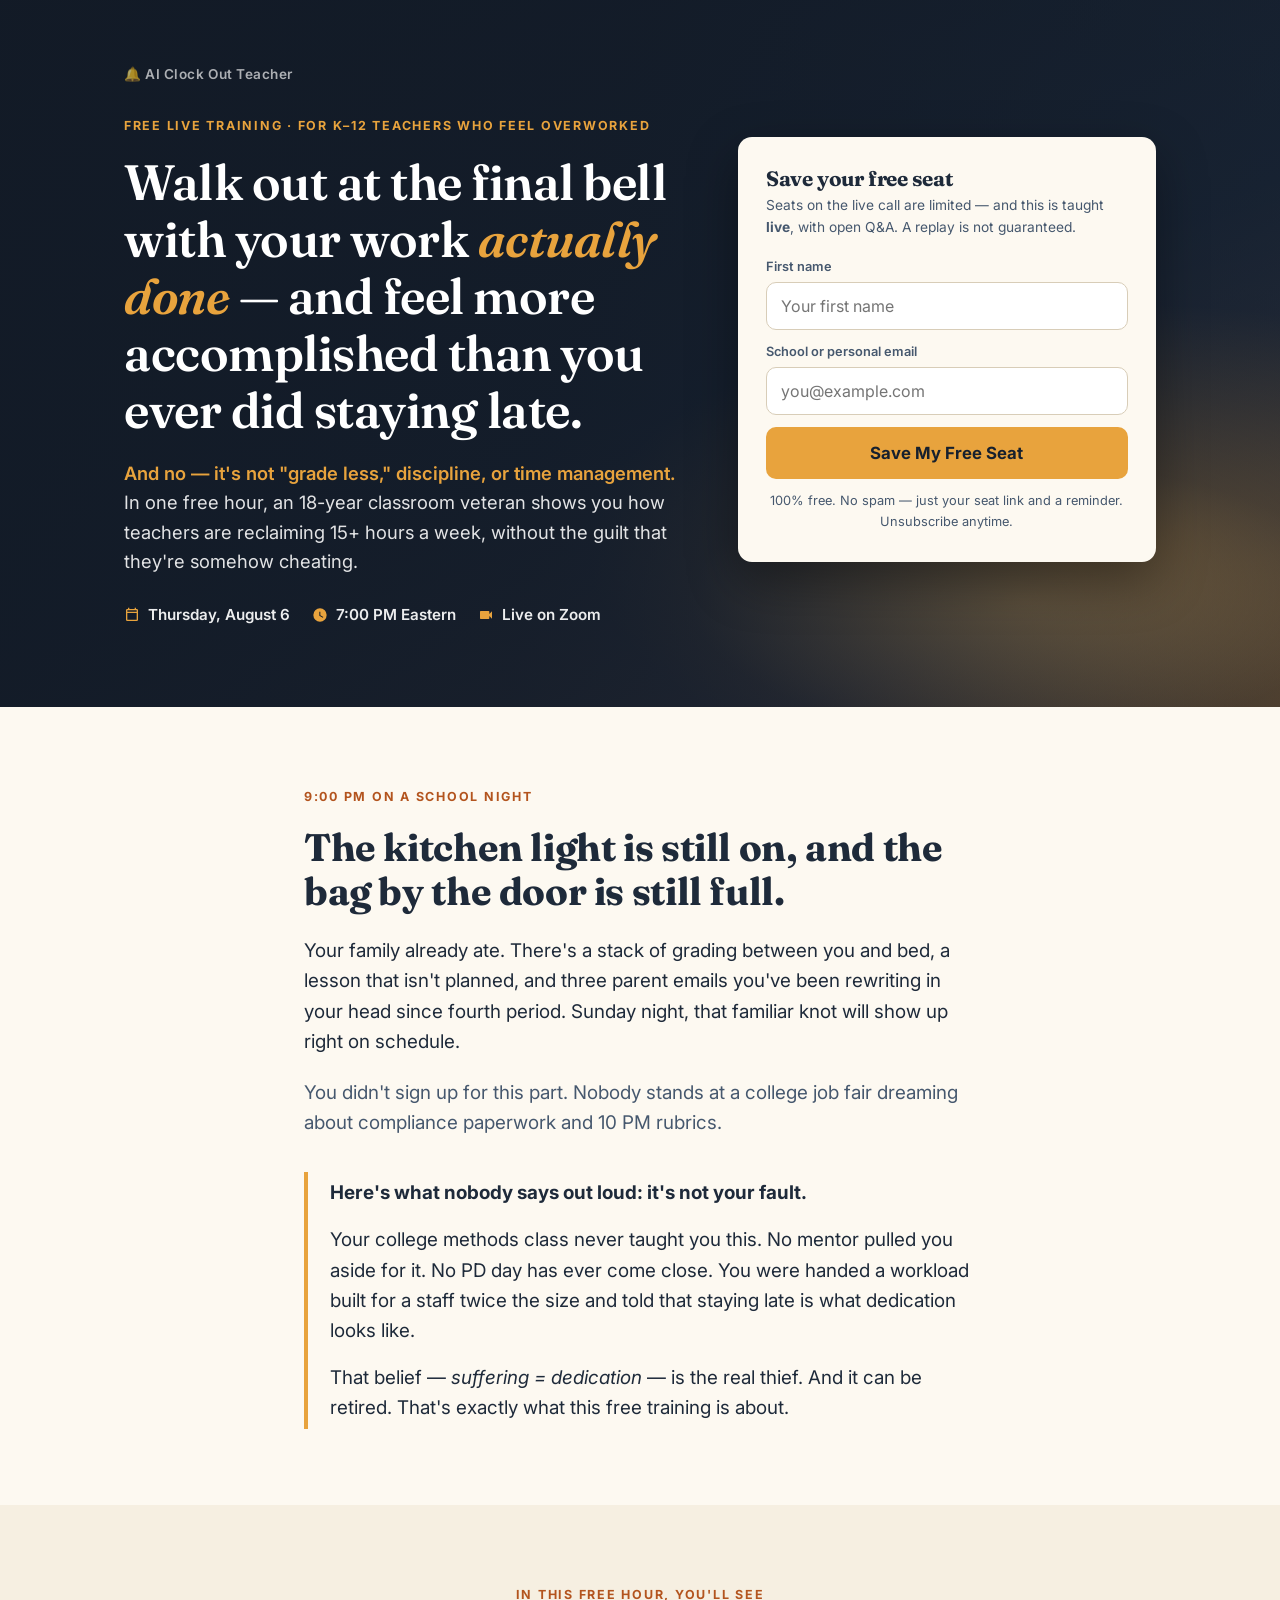
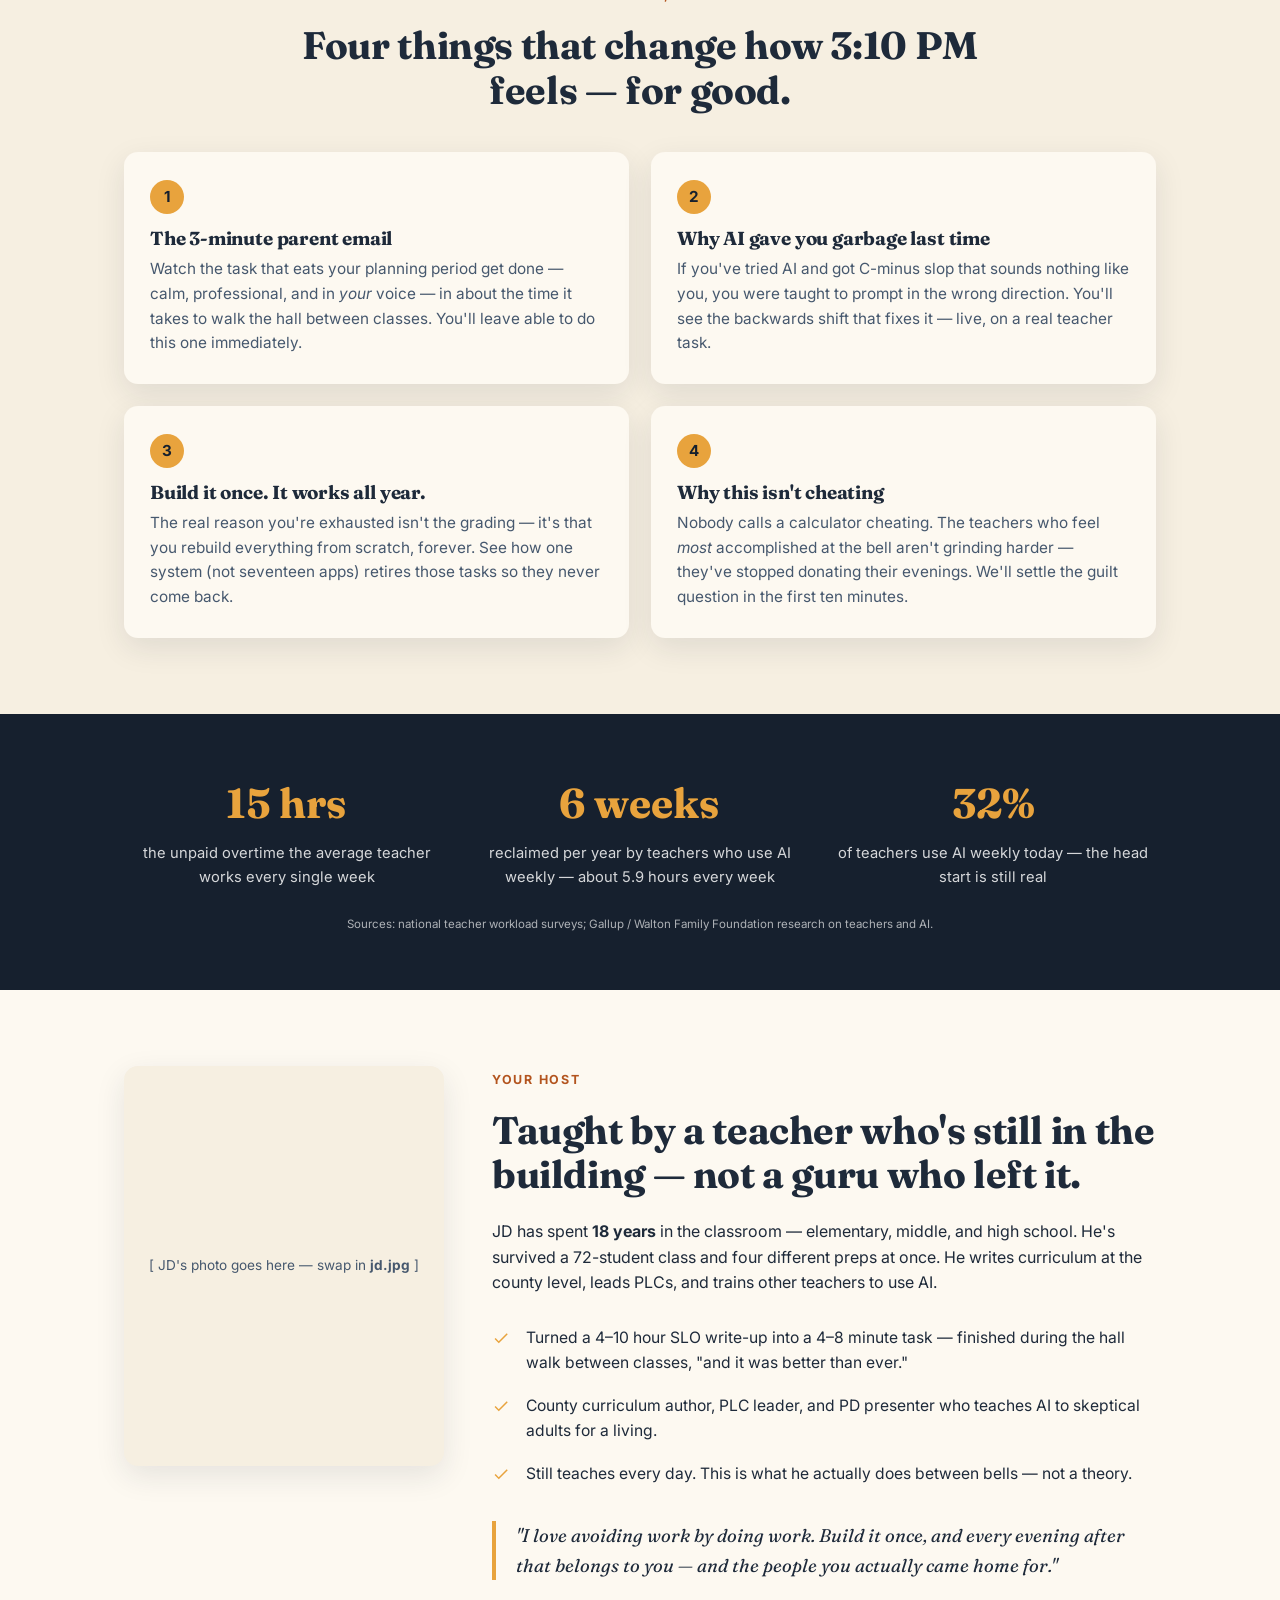
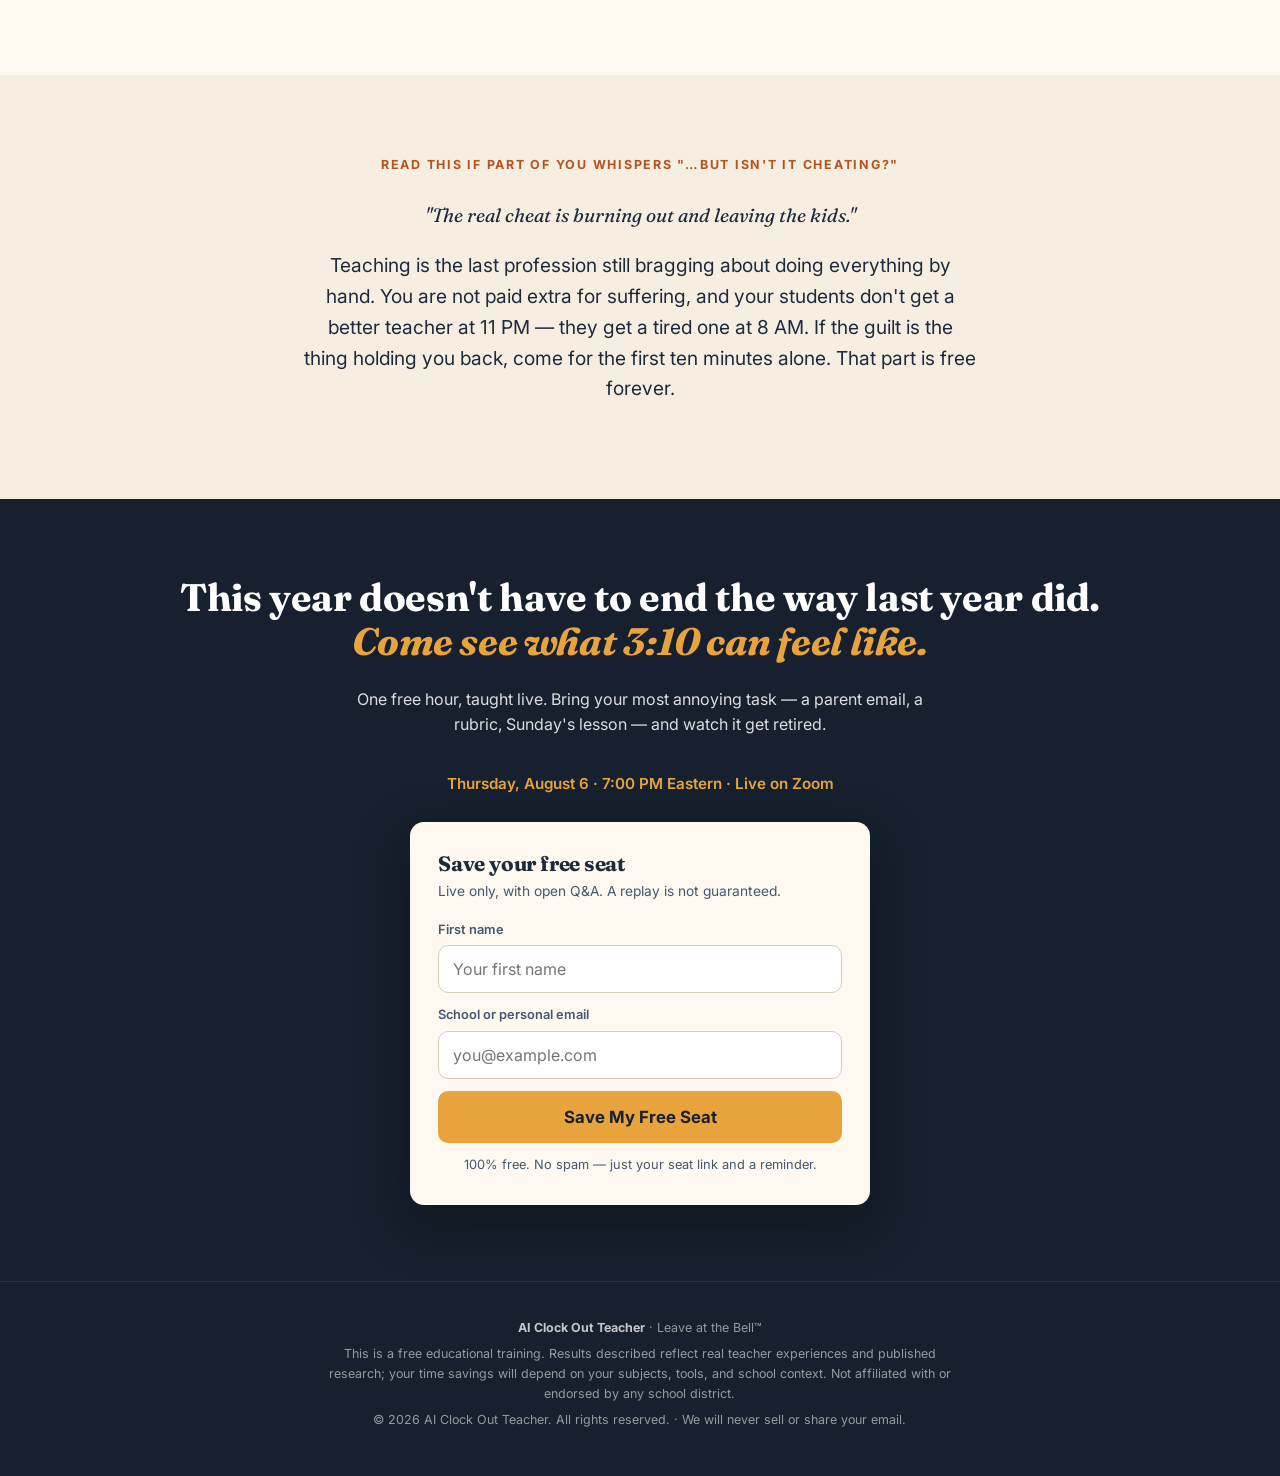
==== index.html @ abfb72f3 "AI Clock Out Teacher — Leave at the Bell webinar page, initial import Extracted from iwillfindawayor" ====
<!DOCTYPE html>
<html lang="en">
<head>
  <meta charset="UTF-8" />
  <meta name="viewport" content="width=device-width, initial-scale=1.0" />
  <title>Free Live Training: Leave at the Bell — AI Clock Out Teacher</title>
  <meta name="description" content="Free live training for K-12 teachers who feel overworked: how to walk out at the final bell with your work actually done — and feel more accomplished than you ever did staying late." />
  <meta property="og:title" content="Free Live Training: Leave at the Bell" />
  <meta property="og:description" content="How teachers are reclaiming 15+ hours a week and walking out when their students do. And no, it's not grade less, discipline, or time management." />
  <meta property="og:type" content="website" />
  <!-- LAUNCH TODO: og:image and og:url MUST be full absolute URLs (https://...) once the
       domain is set, or Facebook/iMessage previews will show no image. See README. -->
  <!-- <meta property="og:image" content="https://YOUR-DOMAIN/webinar/hero.jpg" /> -->
  <!-- <meta property="og:url" content="https://YOUR-DOMAIN/webinar/" /> -->
  <!-- <link rel="canonical" href="https://YOUR-DOMAIN/webinar/" /> -->
  <meta name="theme-color" content="#16202e" />
  <link rel="icon" href="data:image/svg+xml,%3Csvg xmlns='http://www.w3.org/2000/svg' viewBox='0 0 100 100'%3E%3Ctext y='.9em' font-size='90'%3E%F0%9F%94%94%3C/text%3E%3C/svg%3E" />
  <link rel="preconnect" href="https://fonts.googleapis.com" />
  <link rel="preconnect" href="https://fonts.gstatic.com" crossorigin />
  <!-- Fonts load async so a slow font CDN can never block the page from rendering;
       fallback serif/sans show instantly and swap when the webfonts arrive. -->
  <link href="https://fonts.googleapis.com/css2?family=Fraunces:opsz,wght@9..144,500;9..144,600;9..144,700&family=Inter:wght@400;500;600;700&display=swap" rel="stylesheet" media="print" onload="this.media='all'" />
  <noscript><link href="https://fonts.googleapis.com/css2?family=Fraunces:opsz,wght@9..144,500;9..144,600;9..144,700&family=Inter:wght@400;500;600;700&display=swap" rel="stylesheet" /></noscript>
  <!-- LAUNCH TODO: keep startDate in sync with CONFIG.webinarDate, and set the url/
       organizer url to the real domain. Eligible for Google event rich results. -->
  <script type="application/ld+json">
  {
    "@context": "https://schema.org",
    "@type": "EducationEvent",
    "name": "Free Live Training: Leave at the Bell",
    "description": "Free live training for K-12 teachers who feel overworked: how to walk out at the final bell with your work actually done — and feel more accomplished than you ever did staying late.",
    "startDate": "2026-08-06T19:00:00-04:00",
    "endDate": "2026-08-06T20:00:00-04:00",
    "eventAttendanceMode": "https://schema.org/OnlineEventAttendanceMode",
    "eventStatus": "https://schema.org/EventScheduled",
    "isAccessibleForFree": true,
    "location": { "@type": "VirtualLocation", "url": "https://zoom.us" },
    "organizer": { "@type": "Person", "name": "JD — AI Clock Out Teacher" },
    "offers": { "@type": "Offer", "price": "0", "priceCurrency": "USD", "availability": "https://schema.org/InStock" }
  }
  </script>
  <style>
    /* ============================================================
       LEAVE AT THE BELL — WEBINAR REGISTRATION PAGE
       Brand: AI Clock Out Teacher
       ============================================================ */
    :root {
      --ink: #1e2a3a;          /* deep evening navy — body text */
      --ink-soft: #46586e;     /* softened ink for secondary text */
      --paper: #fdf9f1;        /* warm paper cream — page background */
      --paper-deep: #f6efe1;   /* slightly deeper cream for alt sections */
      --gold: #e8a33d;         /* daylight amber — primary accent */
      --gold-deep: #c97f16;    /* pressed / hover gold */
      --bell: #b3541e;         /* warm rust — small accents */
      --night: #16202e;        /* footer / dark blocks */
      --ok: #2e7d4f;
      --radius: 14px;
      --shadow: 0 10px 30px rgba(30, 42, 58, 0.10);
      --font-display: "Fraunces", Georgia, "Times New Roman", serif;
      --font-body: "Inter", -apple-system, BlinkMacSystemFont, "Segoe UI", sans-serif;
    }
    * { margin: 0; padding: 0; box-sizing: border-box; }
    html { scroll-behavior: smooth; }
    body {
      font-family: var(--font-body);
      color: var(--ink);
      background: var(--paper);
      line-height: 1.6;
      -webkit-font-smoothing: antialiased;
      overflow-x: hidden;
    }
    img { max-width: 100%; display: block; }
    .wrap { max-width: 1080px; margin: 0 auto; padding: 0 24px; }
    .narrow { max-width: 720px; margin: 0 auto; }

    h1, h2, h3 { font-family: var(--font-display); line-height: 1.15; letter-spacing: -0.01em; }
    h2 { font-size: clamp(1.7rem, 4vw, 2.4rem); margin-bottom: 0.6em; }

    .eyebrow {
      display: inline-block;
      font-size: 0.78rem;
      font-weight: 700;
      letter-spacing: 0.14em;
      text-transform: uppercase;
      color: var(--bell);
      margin-bottom: 18px;
    }

    /* ---------- reveal-on-scroll (respects reduced motion) ---------- */
    .reveal { opacity: 0; transform: translateY(14px); transition: opacity 0.45s ease-out, transform 0.45s ease-out; }
    .reveal.in { opacity: 1; transform: none; }
    @media (prefers-reduced-motion: reduce) {
      .reveal { opacity: 1; transform: none; transition: none; }
      html { scroll-behavior: auto; }
    }

    /* ============================ HERO ============================ */
    .hero {
      position: relative;
      background: var(--night);
      color: #fff;
      overflow: hidden;
    }
    .hero-bg {
      position: absolute; inset: 0;
      /* Fallback "daylight" scene: deep evening navy easing into a low golden sun.
         When webinar/hero.jpg exists, JS swaps in the photo automatically. */
      background:
        radial-gradient(ellipse 60% 50% at 88% 78%, rgba(232, 163, 61, 0.55) 0%, rgba(232, 163, 61, 0.18) 45%, transparent 70%),
        radial-gradient(ellipse 40% 30% at 80% 85%, rgba(255, 214, 140, 0.5) 0%, transparent 65%),
        linear-gradient(160deg, #16202e 0%, #1c2a3d 55%, #3a3a44 85%, #6b5136 100%);
      background-size: cover;
      background-position: center 30%;
    }
    .hero-bg.has-photo { background-image: url("hero.jpg"); }
    .hero-bg::after {
      content: "";
      position: absolute; inset: 0;
      background: linear-gradient(100deg, rgba(18, 26, 38, 0.94) 0%, rgba(18, 26, 38, 0.82) 45%, rgba(18, 26, 38, 0.45) 100%);
    }
    .hero-inner {
      position: relative;
      display: grid;
      grid-template-columns: minmax(0, 1.15fr) minmax(0, 0.85fr);
      gap: 48px;
      padding: 64px 0 72px;
      align-items: center;
    }
    .hero .eyebrow { color: var(--gold); }
    .brandmark {
      font-size: 0.85rem;
      font-weight: 600;
      letter-spacing: 0.04em;
      color: rgba(255, 255, 255, 0.65);
      margin-bottom: 26px;
    }
    .cd-caption {
      font-size: 0.8rem;
      font-weight: 600;
      letter-spacing: 0.08em;
      text-transform: uppercase;
      color: rgba(255, 255, 255, 0.6);
      margin-top: 24px;
    }
    .hero h1 {
      font-size: clamp(2rem, 4.6vw, 3.1rem);
      font-weight: 600;
      margin-bottom: 20px;
    }
    .hero h1 em { font-style: italic; color: var(--gold); }
    .kicker {
      font-size: clamp(1.02rem, 2vw, 1.15rem);
      color: rgba(255, 255, 255, 0.88);
      margin-bottom: 26px;
      max-width: 34em;
    }
    .kicker strong { color: var(--gold); font-weight: 600; }
    .hero-when {
      display: flex; flex-wrap: wrap; gap: 10px 22px;
      font-size: 0.95rem; font-weight: 600;
      color: rgba(255, 255, 255, 0.92);
      margin-bottom: 8px;
    }
    .hero-when span { display: inline-flex; align-items: center; gap: 8px; }
    .hero-when svg { width: 16px; height: 16px; fill: var(--gold); flex: none; }

    /* ---------- registration card ---------- */
    .reg-card {
      background: var(--paper);
      color: var(--ink);
      border-radius: var(--radius);
      padding: 30px 28px;
      box-shadow: 0 18px 50px rgba(0, 0, 0, 0.35);
    }
    .reg-card .reg-title {
      font-family: var(--font-display);
      font-size: 1.3rem;
      line-height: 1.15;
      margin-bottom: 4px;
    }
    .reg-card .seats {
      font-size: 0.86rem; color: var(--ink-soft); margin-bottom: 18px;
    }
    .field { margin-bottom: 12px; }
    .field label {
      display: block; font-size: 0.8rem; font-weight: 600;
      margin-bottom: 5px; color: var(--ink-soft);
    }
    .field input {
      width: 100%;
      padding: 13px 14px;
      font-size: 1rem;
      font-family: var(--font-body);
      border: 1.5px solid #d8cdb8;
      border-radius: 10px;
      background: #fff;
      color: var(--ink);
      transition: border-color 0.2s ease, box-shadow 0.2s ease;
    }
    .field input:focus {
      outline: none;
      border-color: var(--gold);
      box-shadow: 0 0 0 3px rgba(232, 163, 61, 0.25);
    }
    .field input.invalid { border-color: #c0392b; }
    .btn {
      display: inline-block;
      width: 100%;
      padding: 16px 22px;
      font-size: 1.05rem;
      font-weight: 700;
      font-family: var(--font-body);
      text-align: center;
      color: var(--night);
      background: var(--gold);
      border: none;
      border-radius: 10px;
      cursor: pointer;
      text-decoration: none;
      transition: background 0.15s ease, transform 0.15s ease;
    }
    .btn:hover { background: var(--gold-deep); }
    .btn:active { transform: scale(0.985); }
    .btn[disabled] { opacity: 0.7; cursor: wait; }
    .btn:focus-visible, a:focus-visible, input:focus-visible {
      outline: 3px solid var(--bell);
      outline-offset: 2px;
    }
    .form-note {
      margin-top: 12px;
      font-size: 0.8rem;
      color: var(--ink-soft);
      text-align: center;
    }
    .form-success {
      display: none;
      padding: 18px 6px 6px;
      text-align: center;
    }
    .form-success h3 { font-family: var(--font-display); font-size: 1.25rem; margin-bottom: 8px; color: var(--ok); }
    .form-success p { font-size: 0.92rem; color: var(--ink-soft); }
    .form-error { display: none; margin-top: 10px; font-size: 0.85rem; color: #c0392b; text-align: center; }
    .cal-btn { margin-top: 14px; width: auto; padding: 12px 20px; font-size: 0.92rem; }

    /* ---------- countdown ---------- */
    .countdown {
      display: flex; gap: 12px; justify-content: flex-start;
      margin: 10px 0 4px;
    }
    .cd-cell {
      background: rgba(255, 255, 255, 0.08);
      border: 1px solid rgba(255, 255, 255, 0.16);
      border-radius: 10px;
      padding: 10px 0;
      width: 74px;
      text-align: center;
    }
    .cd-cell b { display: block; font-size: 1.5rem; font-weight: 700; font-variant-numeric: tabular-nums; }
    .cd-cell small { font-size: 0.66rem; text-transform: uppercase; letter-spacing: 0.1em; color: rgba(255,255,255,0.7); }

    /* ============================ SECTIONS ============================ */
    section { padding: 76px 0; }

    /* ---------- pain ---------- */
    .pain { background: var(--paper); }
    .pain .narrow p { font-size: clamp(1.05rem, 2vw, 1.18rem); margin-bottom: 1.1em; color: var(--ink); }
    .pain .narrow p.soft { color: var(--ink-soft); }
    .pain .fault {
      border-left: 4px solid var(--gold);
      padding: 6px 0 6px 22px;
      margin: 34px 0 0;
    }
    .pain .fault p { margin-bottom: 0.9em; }
    .pain .fault p:last-child { margin-bottom: 0; }

    /* ---------- learn ---------- */
    .learn { background: var(--paper-deep); }
    .learn-grid {
      display: grid;
      grid-template-columns: repeat(2, minmax(0, 1fr));
      gap: 22px;
      margin-top: 40px;
    }
    .learn-card {
      background: var(--paper);
      border-radius: var(--radius);
      padding: 28px 26px;
      box-shadow: var(--shadow);
    }
    .learn-card .num {
      display: inline-flex; align-items: center; justify-content: center;
      width: 34px; height: 34px;
      border-radius: 50%;
      background: var(--gold);
      color: var(--night);
      font-weight: 700;
      font-size: 0.95rem;
      margin-bottom: 14px;
    }
    .learn-card h3 { font-size: 1.18rem; margin-bottom: 8px; }
    .learn-card p { font-size: 0.96rem; color: var(--ink-soft); }

    /* ---------- stats ---------- */
    .stats { background: var(--night); color: #fff; padding: 56px 0; }
    .stats-grid { display: grid; grid-template-columns: repeat(3, 1fr); gap: 28px; text-align: center; }
    .stat b { display: block; font-family: var(--font-display); font-size: clamp(1.9rem, 4vw, 2.6rem); color: var(--gold); }
    .stat span { font-size: 0.92rem; color: rgba(255, 255, 255, 0.82); display: block; max-width: 24em; margin: 6px auto 0; }
    .stats .src { text-align: center; font-size: 0.72rem; color: rgba(255,255,255,0.65); margin-top: 26px; }

    /* ---------- host ---------- */
    .host { background: var(--paper); }
    .host-grid {
      display: grid;
      grid-template-columns: 320px minmax(0, 1fr);
      gap: 48px;
      align-items: start;
    }
    .host-photo {
      border-radius: var(--radius);
      overflow: hidden;
      background: var(--paper-deep);
      box-shadow: var(--shadow);
      aspect-ratio: 4 / 5;
      display: flex; align-items: center; justify-content: center;
      color: var(--ink-soft); font-size: 0.85rem; text-align: center; padding: 20px;
    }
    .host p { margin-bottom: 1em; color: var(--ink); }
    .host ul { list-style: none; margin: 20px 0; }
    .host ul li {
      padding: 9px 0 9px 34px;
      position: relative;
      color: var(--ink);
      font-size: 0.98rem;
    }
    .host ul li::before {
      content: "";
      position: absolute; left: 0; top: 13px;
      width: 18px; height: 18px;
      background: var(--gold);
      border-radius: 50%;
      mask: url('data:image/svg+xml;utf8,<svg xmlns="http://www.w3.org/2000/svg" viewBox="0 0 24 24"><path d="M9 16.2 4.8 12l-1.4 1.4L9 19 21 7l-1.4-1.4z"/></svg>') center / contain no-repeat;
      -webkit-mask: url('data:image/svg+xml;utf8,<svg xmlns="http://www.w3.org/2000/svg" viewBox="0 0 24 24"><path d="M9 16.2 4.8 12l-1.4 1.4L9 19 21 7l-1.4-1.4z"/></svg>') center / contain no-repeat;
    }
    .host .quote {
      font-family: var(--font-display);
      font-size: 1.15rem;
      font-style: italic;
      color: var(--ink);
      border-left: 4px solid var(--gold);
      padding-left: 20px;
      margin-top: 26px;
    }

    /* ---------- permission ---------- */
    .permission { background: var(--paper-deep); text-align: center; }
    .permission .narrow p { font-size: clamp(1.05rem, 2vw, 1.2rem); margin-bottom: 1em; }
    .permission .big {
      font-family: var(--font-display);
      font-size: clamp(1.4rem, 3vw, 1.9rem);
      font-style: italic;
      margin: 8px 0 18px;
    }

    /* ---------- final cta ---------- */
    .final { background: var(--night); color: #fff; text-align: center; }
    .final h2 { color: #fff; }
    .final h2 em { font-style: italic; color: var(--gold); }
    .final .sub { color: rgba(255,255,255,0.85); max-width: 36em; margin: 0 auto 34px; }
    .final .reg-card { max-width: 460px; margin: 0 auto; text-align: left; }
    .final .when-line { font-size: 0.95rem; font-weight: 600; color: var(--gold); margin-bottom: 26px; }

    footer {
      background: var(--night);
      color: rgba(255, 255, 255, 0.55);
      border-top: 1px solid rgba(255, 255, 255, 0.08);
      padding: 30px 0 40px;
      font-size: 0.78rem;
      text-align: center;
    }
    footer b { color: rgba(255, 255, 255, 0.75); }
    footer p { max-width: 52em; margin: 6px auto; }

    /* ---------- sticky mobile CTA ---------- */
    .sticky-cta {
      position: fixed; left: 0; right: 0; bottom: 0;
      background: var(--night);
      padding: 10px 16px calc(10px + env(safe-area-inset-bottom));
      box-shadow: 0 -6px 20px rgba(0,0,0,0.25);
      transform: translateY(110%);
      transition: transform 0.3s ease-out;
      z-index: 50;
      display: none;
    }
    .sticky-cta.show { transform: none; }
    .sticky-cta .btn { padding: 13px 18px; font-size: 0.98rem; }

    /* ============================ RESPONSIVE ============================ */
    @media (max-width: 880px) {
      section { padding: 56px 0; }
      .hero-inner { grid-template-columns: 1fr; gap: 36px; padding: 48px 0 56px; }
      .hero-bg { background-position: 70% 30%; }
      .learn-grid { grid-template-columns: 1fr; }
      .stats-grid { grid-template-columns: 1fr; gap: 22px; }
      .host-grid { grid-template-columns: 1fr; gap: 30px; }
      .host-photo { max-width: 320px; }
      .countdown { justify-content: flex-start; }
      .cd-cell { width: 64px; }
      .sticky-cta { display: block; }
    }
  </style>
</head>
<body>

  <!-- ================= HERO ================= -->
  <header class="hero">
    <div class="hero-bg" aria-hidden="true"></div>
    <div class="wrap">
      <div class="hero-inner">
        <div>
          <p class="brandmark">🔔 AI Clock Out Teacher</p>
          <span class="eyebrow">Free Live Training · For K–12 Teachers Who Feel Overworked</span>
          <h1>Walk out at the final bell with your work <em>actually done</em> — and feel more accomplished than you ever did staying late.</h1>
          <p class="kicker"><strong>And no — it's not "grade less," discipline, or time management.</strong> In one free hour, an 18-year classroom veteran shows you how teachers are reclaiming 15+ hours a week, without the guilt that they're somehow cheating.</p>
          <div class="hero-when">
            <span><svg viewBox="0 0 24 24" aria-hidden="true"><path d="M19 3h-1V1h-2v2H8V1H6v2H5a2 2 0 0 0-2 2v14a2 2 0 0 0 2 2h14a2 2 0 0 0 2-2V5a2 2 0 0 0-2-2zm0 16H5V9h14zM5 7V5h14v2z"/></svg><span data-cfg="dateLabel">Thursday, August 6</span></span>
            <span><svg viewBox="0 0 24 24" aria-hidden="true"><path d="M12 2a10 10 0 1 0 10 10A10 10 0 0 0 12 2zm4.2 14.2L11 13V7h1.5v5.2l4.5 2.7z"/></svg><span data-cfg="timeLabel">7:00 PM Eastern</span></span>
            <span><svg viewBox="0 0 24 24" aria-hidden="true"><path d="M17 10.5V7a1 1 0 0 0-1-1H4a1 1 0 0 0-1 1v10a1 1 0 0 0 1 1h12a1 1 0 0 0 1-1v-3.5l4 4v-11z"/></svg><span data-cfg="platformLabel">Live on Zoom</span></span>
          </div>
          <p class="cd-caption" id="cd-caption">The free training starts in</p>
          <!-- aria-hidden: the ticking numbers would be announced every second; the
               date/time text above carries the same information accessibly. -->
          <div class="countdown" id="countdown" aria-hidden="true">
            <div class="cd-cell"><b id="cd-d">–</b><small>days</small></div>
            <div class="cd-cell"><b id="cd-h">–</b><small>hours</small></div>
            <div class="cd-cell"><b id="cd-m">–</b><small>min</small></div>
            <div class="cd-cell"><b id="cd-s">–</b><small>sec</small></div>
          </div>
        </div>

        <div class="reg-card" id="register">
          <h2 class="reg-title">Save your free seat</h2>
          <p class="seats">Seats on the live call are limited — and this is taught <b>live</b>, with open Q&amp;A. A replay is not guaranteed.</p>
          <form id="reg-form" novalidate>
            <div class="field">
              <label for="fname">First name</label>
              <input type="text" id="fname" name="FIRSTNAME" autocomplete="given-name" placeholder="Your first name" required />
            </div>
            <div class="field">
              <label for="email">School or personal email</label>
              <input type="email" id="email" name="EMAIL" autocomplete="email" placeholder="you@example.com" required />
            </div>
            <button class="btn" type="submit" id="reg-btn">Save My Free Seat</button>
            <p class="form-error" role="alert">Something went wrong — please check your email address and try again.</p>
            <p class="form-note">100% free. No spam — just your seat link and a reminder. Unsubscribe anytime.</p>
          </form>
          <div class="form-success" role="status">
            <h3>You're in! 🔔</h3>
            <p>Check your inbox for your seat link. (If it's not there in 5 minutes, peek at spam and drag it out — you don't want to miss this one.)</p>
            <a class="btn cal-btn" data-cal href="#" target="_blank" rel="noopener">📅 Add it to my calendar now</a>
          </div>
        </div>
      </div>
    </div>
  </header>

  <!-- ================= PAIN ================= -->
  <section class="pain">
    <div class="wrap narrow">
      <div class="reveal">
        <span class="eyebrow">9:00 PM on a school night</span>
        <h2>The kitchen light is still on, and the bag by the door is still full.</h2>
        <p>Your family already ate. There's a stack of grading between you and bed, a lesson that isn't planned, and three parent emails you've been rewriting in your head since fourth period. Sunday night, that familiar knot will show up right on schedule.</p>
        <p class="soft">You didn't sign up for this part. Nobody stands at a college job fair dreaming about compliance paperwork and 10 PM rubrics.</p>
      </div>
      <div class="fault reveal">
        <p><b>Here's what nobody says out loud: it's not your fault.</b></p>
        <p>Your college methods class never taught you this. No mentor pulled you aside for it. No PD day has ever come close. You were handed a workload built for a staff twice the size and told that staying late is what dedication looks like.</p>
        <p>That belief — <i>suffering = dedication</i> — is the real thief. And it can be retired. That's exactly what this free training is about.</p>
      </div>
    </div>
  </section>

  <!-- ================= WHAT YOU'LL LEARN ================= -->
  <section class="learn">
    <div class="wrap">
      <div class="reveal" style="text-align:center; max-width: 720px; margin: 0 auto;">
        <span class="eyebrow">In this free hour, you'll see</span>
        <h2>Four things that change how 3:10 PM feels — for good.</h2>
      </div>
      <div class="learn-grid">
        <div class="learn-card reveal">
          <span class="num">1</span>
          <h3>The 3-minute parent email</h3>
          <p>Watch the task that eats your planning period get done — calm, professional, and in <i>your</i> voice — in about the time it takes to walk the hall between classes. You'll leave able to do this one immediately.</p>
        </div>
        <div class="learn-card reveal">
          <span class="num">2</span>
          <h3>Why AI gave you garbage last time</h3>
          <p>If you've tried AI and got C-minus slop that sounds nothing like you, you were taught to prompt in the wrong direction. You'll see the backwards shift that fixes it — live, on a real teacher task.</p>
        </div>
        <div class="learn-card reveal">
          <span class="num">3</span>
          <h3>Build it once. It works all year.</h3>
          <p>The real reason you're exhausted isn't the grading — it's that you rebuild everything from scratch, forever. See how one system (not seventeen apps) retires those tasks so they never come back.</p>
        </div>
        <div class="learn-card reveal">
          <span class="num">4</span>
          <h3>Why this isn't cheating</h3>
          <p>Nobody calls a calculator cheating. The teachers who feel <i>most</i> accomplished at the bell aren't grinding harder — they've stopped donating their evenings. We'll settle the guilt question in the first ten minutes.</p>
        </div>
      </div>
    </div>
  </section>

  <!-- ================= STATS ================= -->
  <section class="stats">
    <div class="wrap">
      <div class="stats-grid">
        <div class="stat reveal"><b>15 hrs</b><span>the unpaid overtime the average teacher works every single week</span></div>
        <div class="stat reveal"><b>6 weeks</b><span>reclaimed per year by teachers who use AI weekly — about 5.9 hours every week</span></div>
        <div class="stat reveal"><b>32%</b><span>of teachers use AI weekly today — the head start is still real</span></div>
      </div>
      <p class="src reveal">Sources: national teacher workload surveys; Gallup / Walton Family Foundation research on teachers and AI.</p>
    </div>
  </section>

  <!-- ================= HOST ================= -->
  <section class="host">
    <div class="wrap">
      <div class="host-grid">
        <div class="host-photo reveal" id="host-photo">
          <!-- Replace with JD's headshot: <img src="jd.jpg" alt="JD, your host" /> -->
          <span>[ JD's photo goes here — swap in <b>jd.jpg</b> ]</span>
        </div>
        <div class="reveal">
          <span class="eyebrow">Your host</span>
          <h2>Taught by a teacher who's still in the building — not a guru who left it.</h2>
          <p>JD has spent <b>18 years</b> in the classroom — elementary, middle, and high school. He's survived a 72-student class and four different preps at once. He writes curriculum at the county level, leads PLCs, and trains other teachers to use AI.</p>
          <ul>
            <li>Turned a 4–10 hour SLO write-up into a 4–8 minute task — finished during the hall walk between classes, "and it was better than ever."</li>
            <li>County curriculum author, PLC leader, and PD presenter who teaches AI to skeptical adults for a living.</li>
            <li>Still teaches every day. This is what he actually does between bells — not a theory.</li>
          </ul>
          <p class="quote">"I love avoiding work by doing work. Build it once, and every evening after that belongs to you — and the people you actually came home for."</p>
        </div>
      </div>
    </div>
  </section>

  <!-- ================= PERMISSION ================= -->
  <section class="permission">
    <div class="wrap narrow">
      <div class="reveal">
        <span class="eyebrow">Read this if part of you whispers "…but isn't it cheating?"</span>
        <p class="big">"The real cheat is burning out and leaving the kids."</p>
        <p>Teaching is the last profession still bragging about doing everything by hand. You are not paid extra for suffering, and your students don't get a better teacher at 11 PM — they get a tired one at 8 AM. If the guilt is the thing holding you back, come for the first ten minutes alone. That part is free forever.</p>
      </div>
    </div>
  </section>

  <!-- ================= FINAL CTA ================= -->
  <section class="final">
    <div class="wrap">
      <div class="reveal">
        <h2>This year doesn't have to end the way last year did.<br /><em>Come see what 3:10 can feel like.</em></h2>
        <p class="sub">One free hour, taught live. Bring your most annoying task — a parent email, a rubric, Sunday's lesson — and watch it get retired.</p>
        <p class="when-line"><span data-cfg="dateLabel">Thursday, August 6</span> · <span data-cfg="timeLabel">7:00 PM Eastern</span> · <span data-cfg="platformLabel">Live on Zoom</span></p>
      </div>
      <div class="reg-card reveal">
        <h3 class="reg-title">Save your free seat</h3>
        <p class="seats">Live only, with open Q&amp;A. A replay is not guaranteed.</p>
        <form class="reg-form-2" novalidate>
          <div class="field">
            <label for="fname2">First name</label>
            <input type="text" id="fname2" name="FIRSTNAME" autocomplete="given-name" placeholder="Your first name" required />
          </div>
          <div class="field">
            <label for="email2">School or personal email</label>
            <input type="email" id="email2" name="EMAIL" autocomplete="email" placeholder="you@example.com" required />
          </div>
          <button class="btn" type="submit">Save My Free Seat</button>
          <p class="form-error" role="alert">Something went wrong — please check your email address and try again.</p>
          <p class="form-note">100% free. No spam — just your seat link and a reminder.</p>
        </form>
        <div class="form-success" role="status">
          <h3>You're in! 🔔</h3>
          <p>Check your inbox for your seat link. (If it's not there in 5 minutes, peek at spam.)</p>
          <a class="btn cal-btn" data-cal href="#" target="_blank" rel="noopener">📅 Add it to my calendar now</a>
        </div>
      </div>
    </div>
  </section>

  <footer>
    <div class="wrap">
      <p><b>AI Clock Out Teacher</b> · Leave at the Bell™</p>
      <p>This is a free educational training. Results described reflect real teacher experiences and published research; your time savings will depend on your subjects, tools, and school context. Not affiliated with or endorsed by any school district.</p>
      <p>© <span id="year"></span> AI Clock Out Teacher. All rights reserved. · We will never sell or share your email.</p>
    </div>
  </footer>

  <!-- sticky mobile CTA -->
  <div class="sticky-cta" id="sticky-cta">
    <a class="btn" href="#register">Save My Free Seat — It's 100% Free</a>
  </div>

  <script>
    /* ============================================================
       CONFIG — everything JD needs to touch lives right here.
       ============================================================ */
    const CONFIG = {
      // ⬇️ PLACEHOLDER DATE — set the real webinar date/time before launch.
      // Format: ISO string with timezone offset (-04:00 = Eastern Daylight Time).
      webinarDate: "2026-08-06T19:00:00-04:00",
      dateLabel: "Thursday, August 6",     // shown in hero + final CTA
      timeLabel: "7:00 PM Eastern",
      platformLabel: "Live on Zoom",

      // ⬇️ BREVO — paste your Brevo form's POST action URL here.
      // In Brevo: Contacts → Forms → your form → share → "HTML" → copy the <form action="..."> URL.
      // Field names already match Brevo defaults: FIRSTNAME and EMAIL.
      // Leave empty ("") to keep the form in demo mode (shows success state, sends nothing).
      brevoFormAction: "",

      // Redirect after successful signup ("" = stay here and show inline success).
      thankYouUrl: "thanks.html"
    };

    /* ---------- hero photo: use hero.jpg if it exists, else keep the gradient ---------- */
    (function () {
      const probe = new Image();
      probe.onload = () => document.querySelector(".hero-bg").classList.add("has-photo");
      probe.src = "hero.jpg";
    })();

    /* ---------- apply config labels ---------- */
    document.querySelectorAll("[data-cfg]").forEach(el => {
      const key = el.getAttribute("data-cfg");
      if (CONFIG[key]) el.textContent = CONFIG[key];
    });
    document.getElementById("year").textContent = new Date().getFullYear();

    /* ---------- countdown ---------- */
    (function () {
      const target = new Date(CONFIG.webinarDate).getTime();
      const cd = document.getElementById("countdown");
      const cells = { d: document.getElementById("cd-d"), h: document.getElementById("cd-h"), m: document.getElementById("cd-m"), s: document.getElementById("cd-s") };
      function tick() {
        const diff = target - Date.now();
        if (isNaN(target) || diff <= 0) { cd.style.display = "none"; document.getElementById("cd-caption").style.display = "none"; return; }
        const d = Math.floor(diff / 86400000);
        const h = Math.floor(diff / 3600000) % 24;
        const m = Math.floor(diff / 60000) % 60;
        const s = Math.floor(diff / 1000) % 60;
        cells.d.textContent = d;
        cells.h.textContent = String(h).padStart(2, "0");
        cells.m.textContent = String(m).padStart(2, "0");
        cells.s.textContent = String(s).padStart(2, "0");
        setTimeout(tick, 1000);
      }
      tick();
    })();

    /* ---------- form handling (Brevo-ready) ---------- */
    function wireForm(form) {
      const card = form.closest(".reg-card");
      const success = card.querySelector(".form-success");
      const error = card.querySelector(".form-error");
      const btn = form.querySelector("button[type=submit]");

      form.addEventListener("submit", async function (e) {
        e.preventDefault();
        error.style.display = "none";
        const name = form.querySelector("input[name=FIRSTNAME]");
        const email = form.querySelector("input[name=EMAIL]");
        let ok = true;
        [name, email].forEach(i => { i.classList.remove("invalid"); i.removeAttribute("aria-invalid"); });
        if (!name.value.trim()) { name.classList.add("invalid"); name.setAttribute("aria-invalid", "true"); ok = false; }
        if (!email.value.trim() || !/^[^\s@]+@[^\s@]+\.[^\s@]+$/.test(email.value)) { email.classList.add("invalid"); email.setAttribute("aria-invalid", "true"); ok = false; }
        if (!ok) {
          error.textContent = "Please fill in your first name and a valid email address.";
          error.style.display = "block";
          return;
        }

        btn.disabled = true;
        btn.textContent = "Saving your seat…";

        try {
          if (CONFIG.brevoFormAction) {
            const data = new FormData(form);
            await fetch(CONFIG.brevoFormAction, { method: "POST", body: data, mode: "no-cors" });
          } else {
            console.warn("[Leave at the Bell] Demo mode: no Brevo form action configured. Set CONFIG.brevoFormAction.");
            await new Promise(r => setTimeout(r, 700));
          }
          if (CONFIG.thankYouUrl) { window.location.href = CONFIG.thankYouUrl; return; }
          form.style.display = "none";
          card.querySelector(".reg-title").style.display = "none";
          card.querySelector(".seats").style.display = "none";
          success.style.display = "block";
        } catch (err) {
          error.textContent = "Something went wrong — please check your email address and try again.";
          error.style.display = "block";
          btn.disabled = false;
          btn.textContent = "Save My Free Seat";
        }
      });
    }
    wireForm(document.getElementById("reg-form"));
    wireForm(document.querySelector(".reg-form-2"));

    /* ---------- reveal on scroll ---------- */
    const io = new IntersectionObserver(entries => {
      entries.forEach(e => { if (e.isIntersecting) { e.target.classList.add("in"); io.unobserve(e.target); } });
    }, { threshold: 0.12 });
    document.querySelectorAll(".reveal").forEach(el => io.observe(el));

    /* ---------- "add to calendar" links (Google Calendar, 1-hour event) ---------- */
    (function () {
      const start = new Date(CONFIG.webinarDate);
      if (isNaN(start)) return;
      const end = new Date(start.getTime() + 60 * 60000);
      const fmt = d => d.toISOString().replace(/[-:]|\.\d{3}/g, "");
      const url = "https://calendar.google.com/calendar/render?action=TEMPLATE"
        + "&text=" + encodeURIComponent("Free Live Training: Leave at the Bell")
        + "&dates=" + fmt(start) + "/" + fmt(end)
        + "&details=" + encodeURIComponent("Your seat link arrives by email. Live training — how to walk out at the final bell with your work actually done. " + CONFIG.platformLabel + ".");
      document.querySelectorAll("[data-cal]").forEach(a => a.href = url);
    })();

    /* ---------- sticky mobile CTA (visible only when no signup form is on screen) ---------- */
    (function () {
      const bar = document.getElementById("sticky-cta");
      const cards = document.querySelectorAll(".reg-card");
      const visible = new Set();
      const io = new IntersectionObserver(entries => {
        entries.forEach(e => e.isIntersecting ? visible.add(e.target) : visible.delete(e.target));
        bar.classList.toggle("show", visible.size === 0);
      }, { threshold: 0.15 });
      cards.forEach(c => io.observe(c));
    })();
  </script>
</body>
</html>
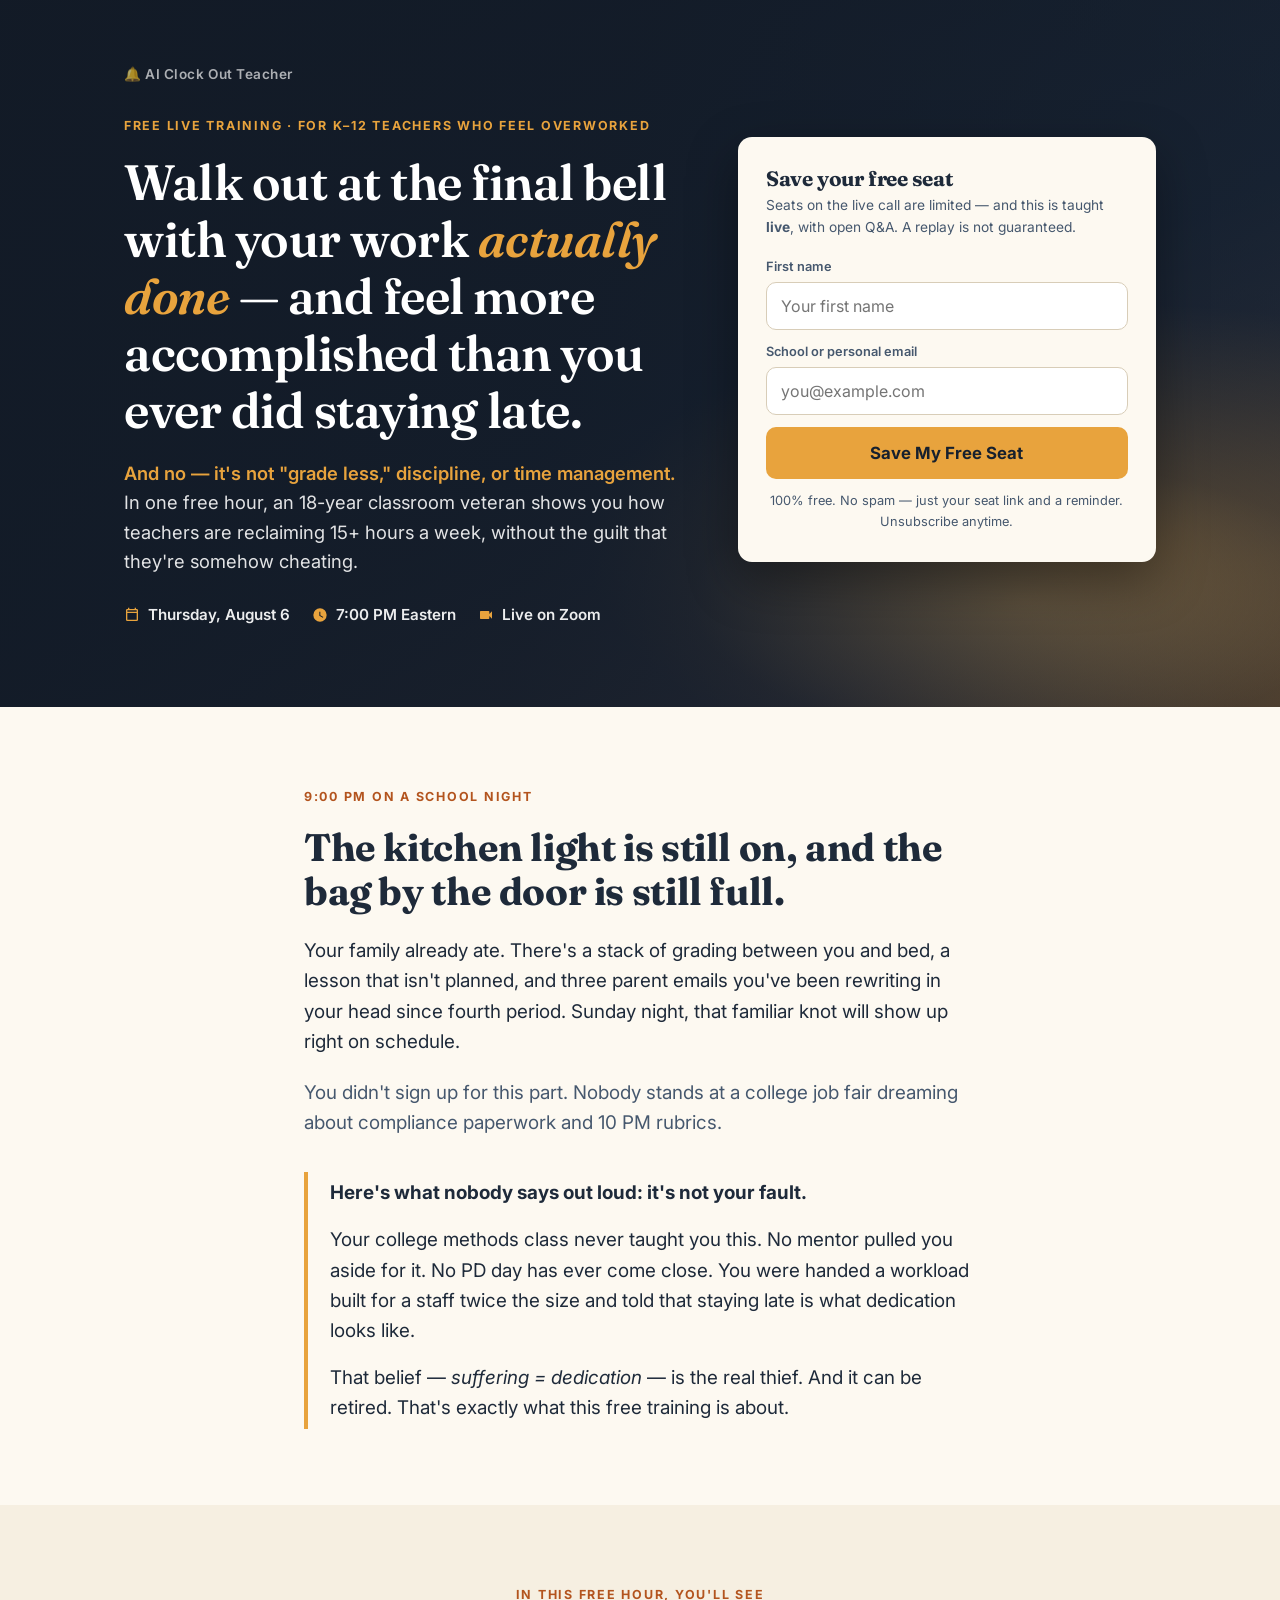
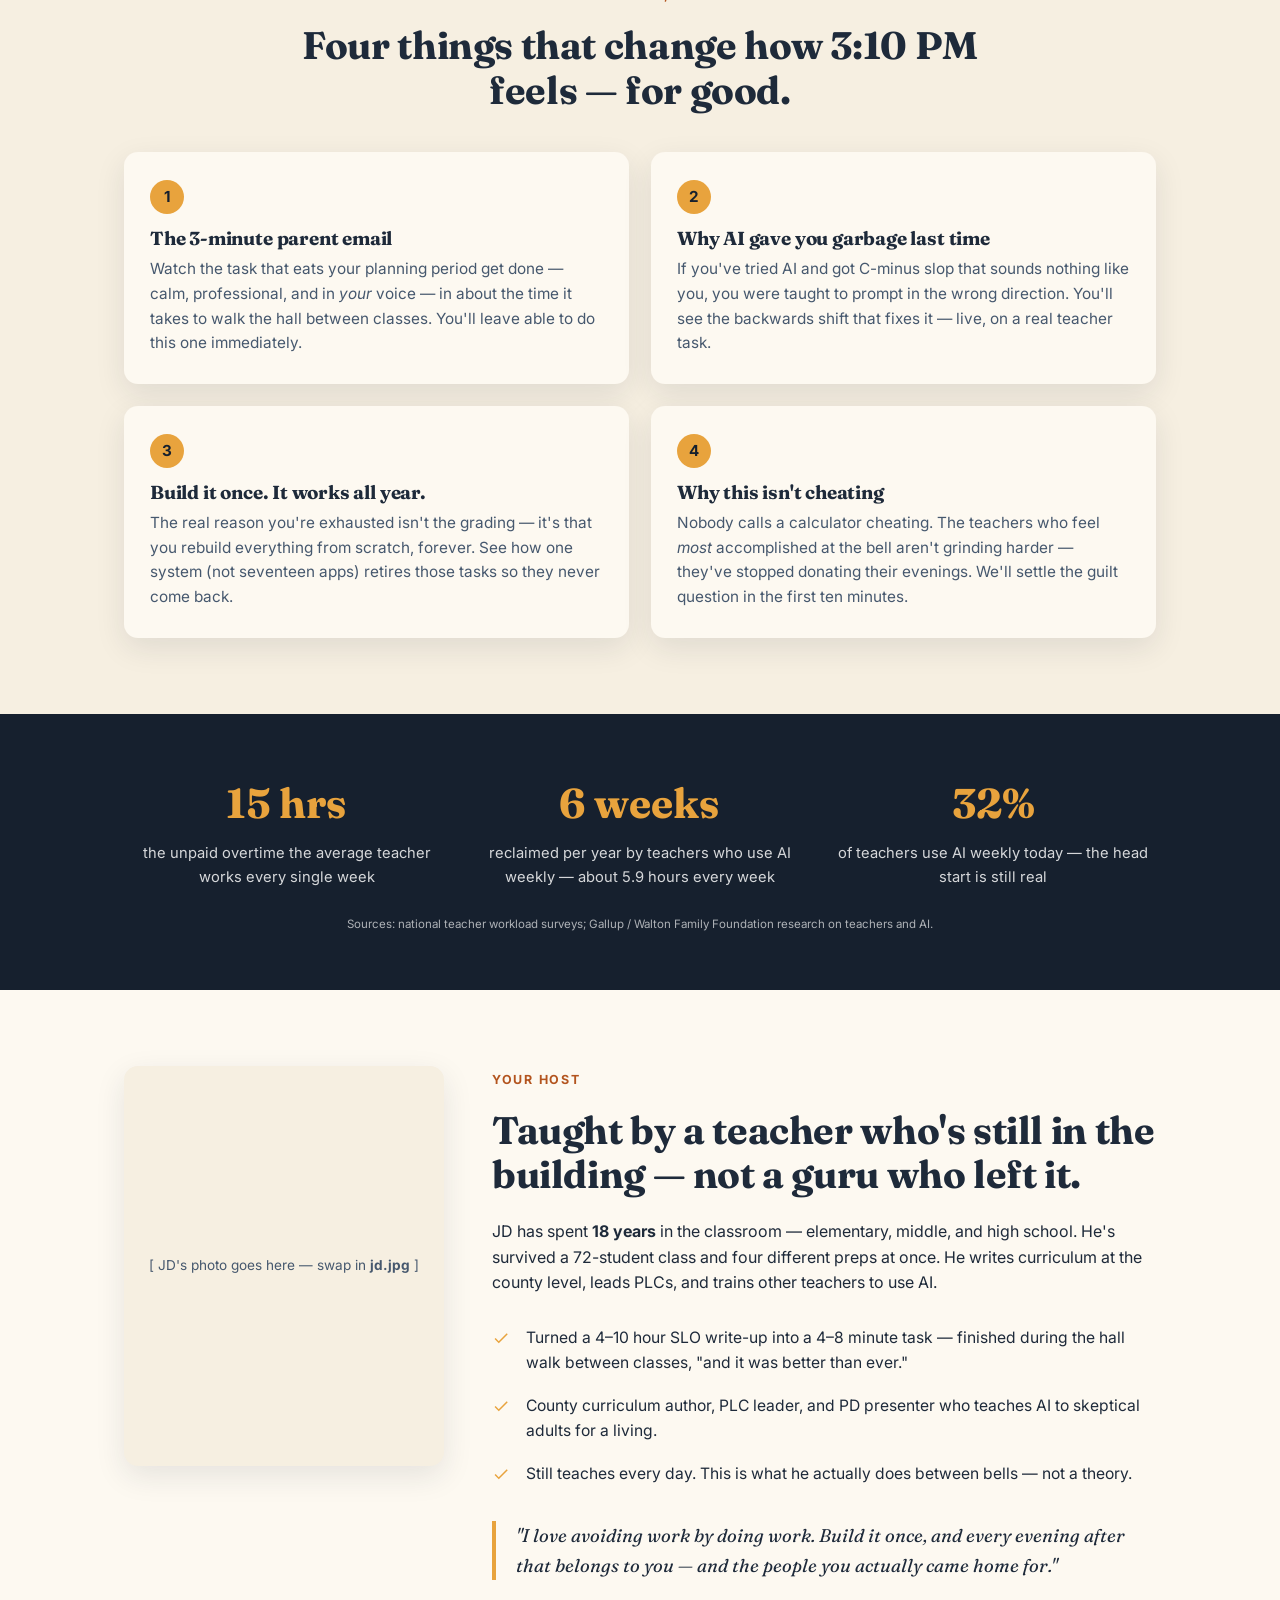
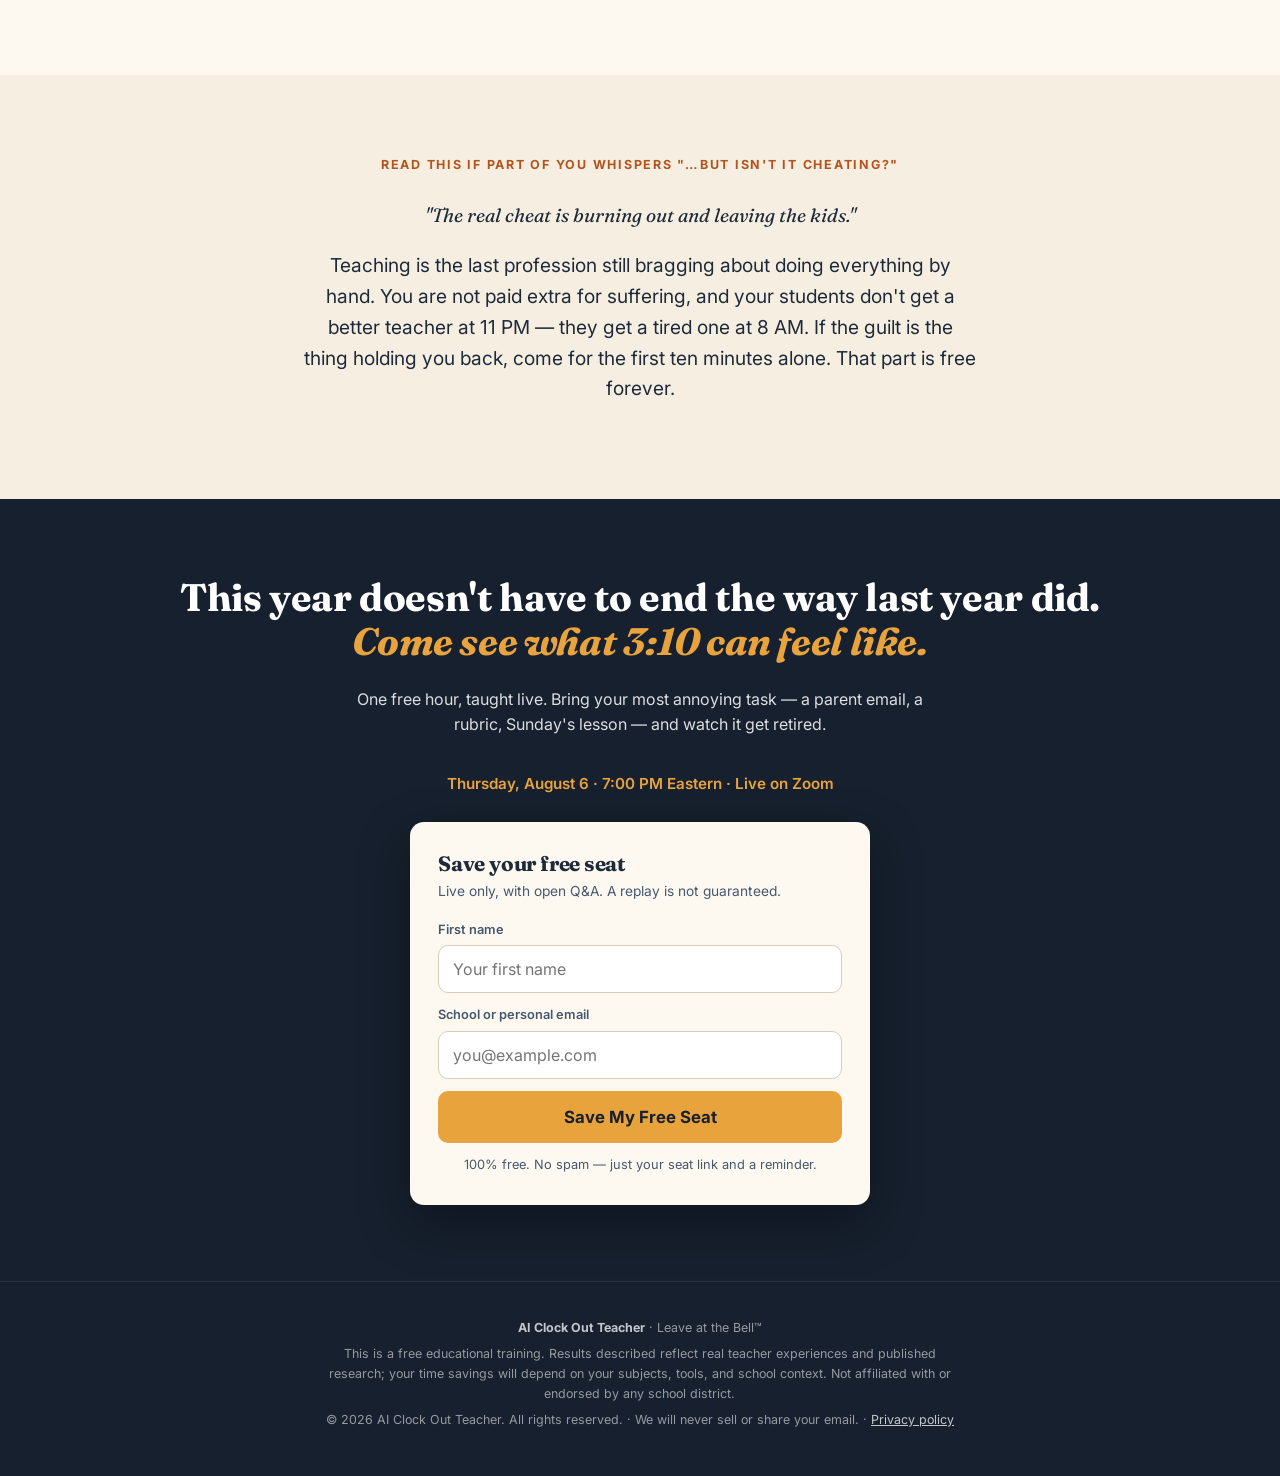
==== commit 1fa6124d: "Add SMS reminder opt-in, privacy policy page, and complete launch guide - thanks.html: optional text" ====
--- a/index.html
+++ b/index.html
@@ -379,6 +379,7 @@
     }
     footer b { color: rgba(255, 255, 255, 0.75); }
     footer p { max-width: 52em; margin: 6px auto; }
+    footer a { color: rgba(255, 255, 255, 0.75); }
 
     /* ---------- sticky mobile CTA ---------- */
     .sticky-cta {
@@ -595,7 +596,7 @@
     <div class="wrap">
       <p><b>AI Clock Out Teacher</b> · Leave at the Bell™</p>
       <p>This is a free educational training. Results described reflect real teacher experiences and published research; your time savings will depend on your subjects, tools, and school context. Not affiliated with or endorsed by any school district.</p>
-      <p>© <span id="year"></span> AI Clock Out Teacher. All rights reserved. · We will never sell or share your email.</p>
+      <p>© <span id="year"></span> AI Clock Out Teacher. All rights reserved. · We will never sell or share your email. · <a href="privacy.html">Privacy policy</a></p>
     </div>
   </footer>
 
@@ -686,6 +687,15 @@
         btn.disabled = true;
         btn.textContent = "Saving your seat…";
 
+        // Hand the signup to thanks.html so its SMS opt-in can attach the phone
+        // number to the same Brevo contact without re-asking for the email.
+        try {
+          sessionStorage.setItem("latb_signup", JSON.stringify({
+            fname: name.value.trim(),
+            email: email.value.trim()
+          }));
+        } catch (_) { /* private mode — SMS card will just ask for the email */ }
+
         try {
           if (CONFIG.brevoFormAction) {
             const data = new FormData(form);
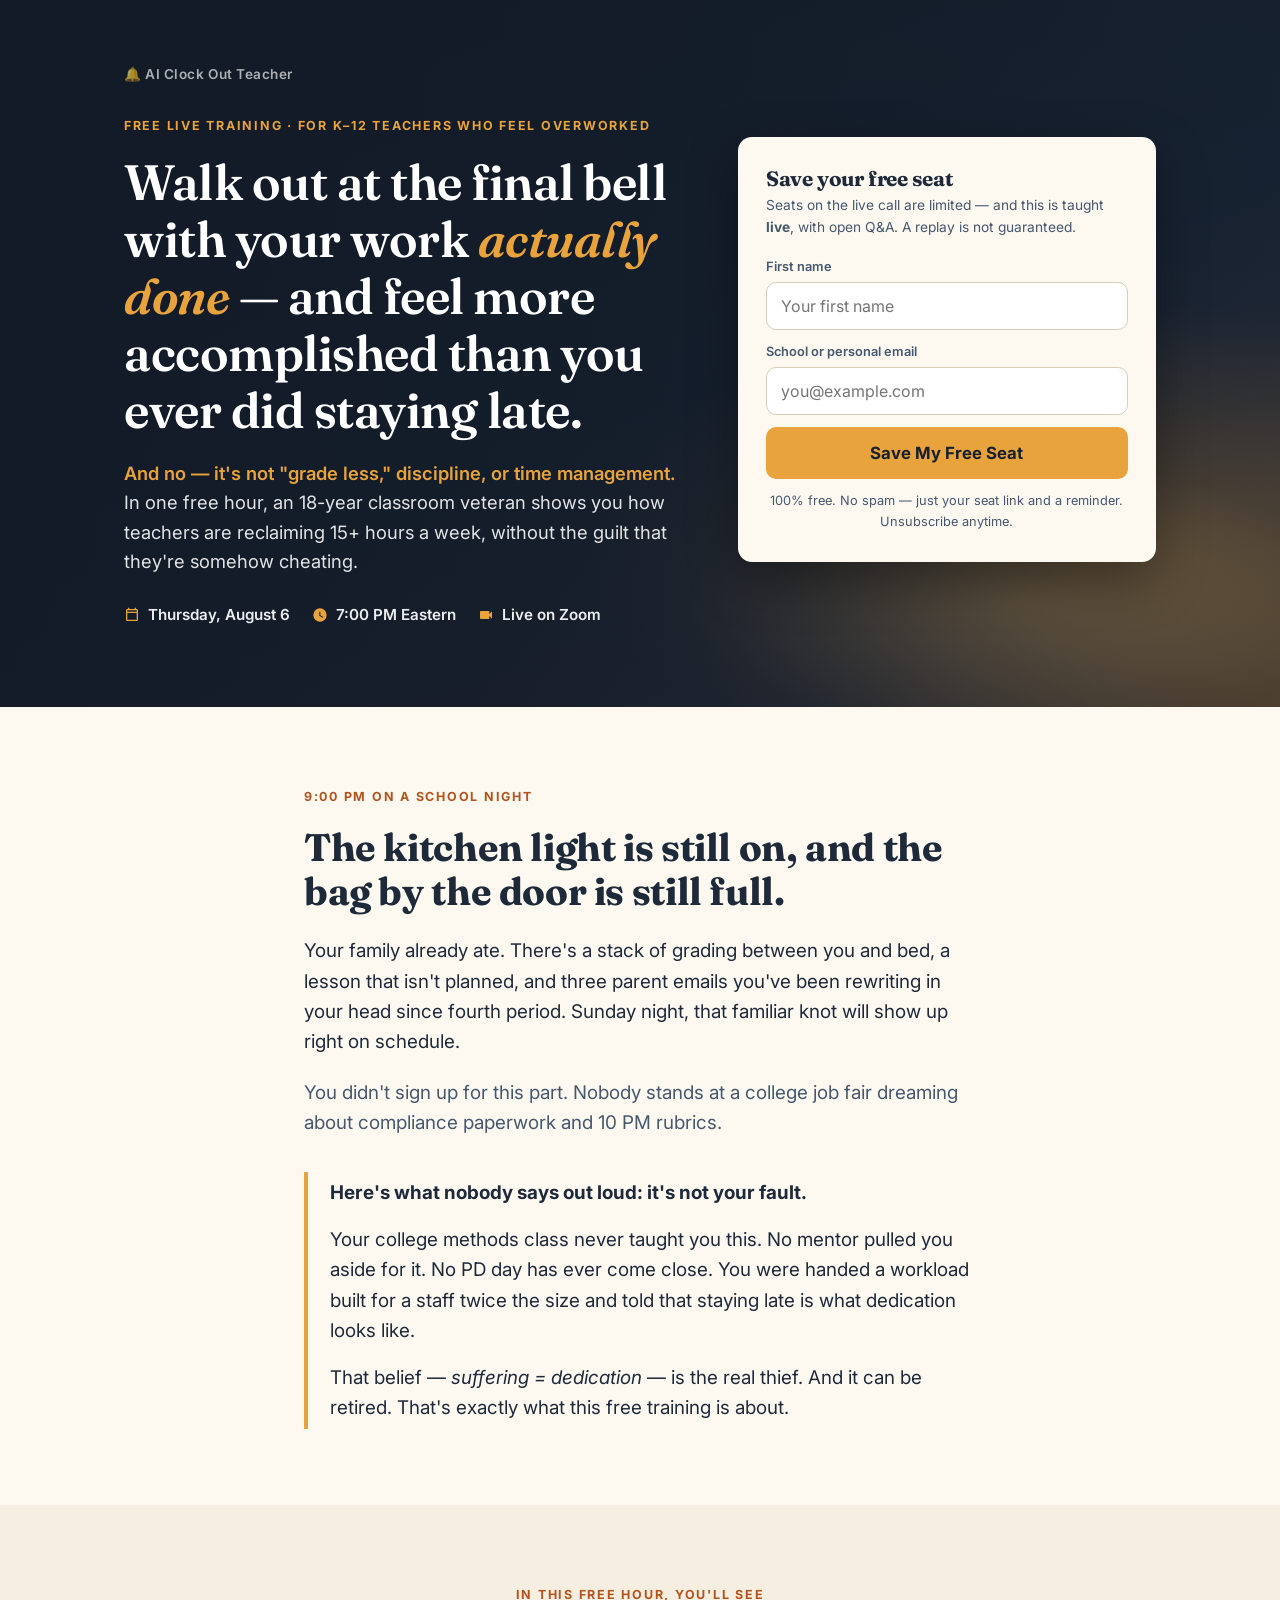
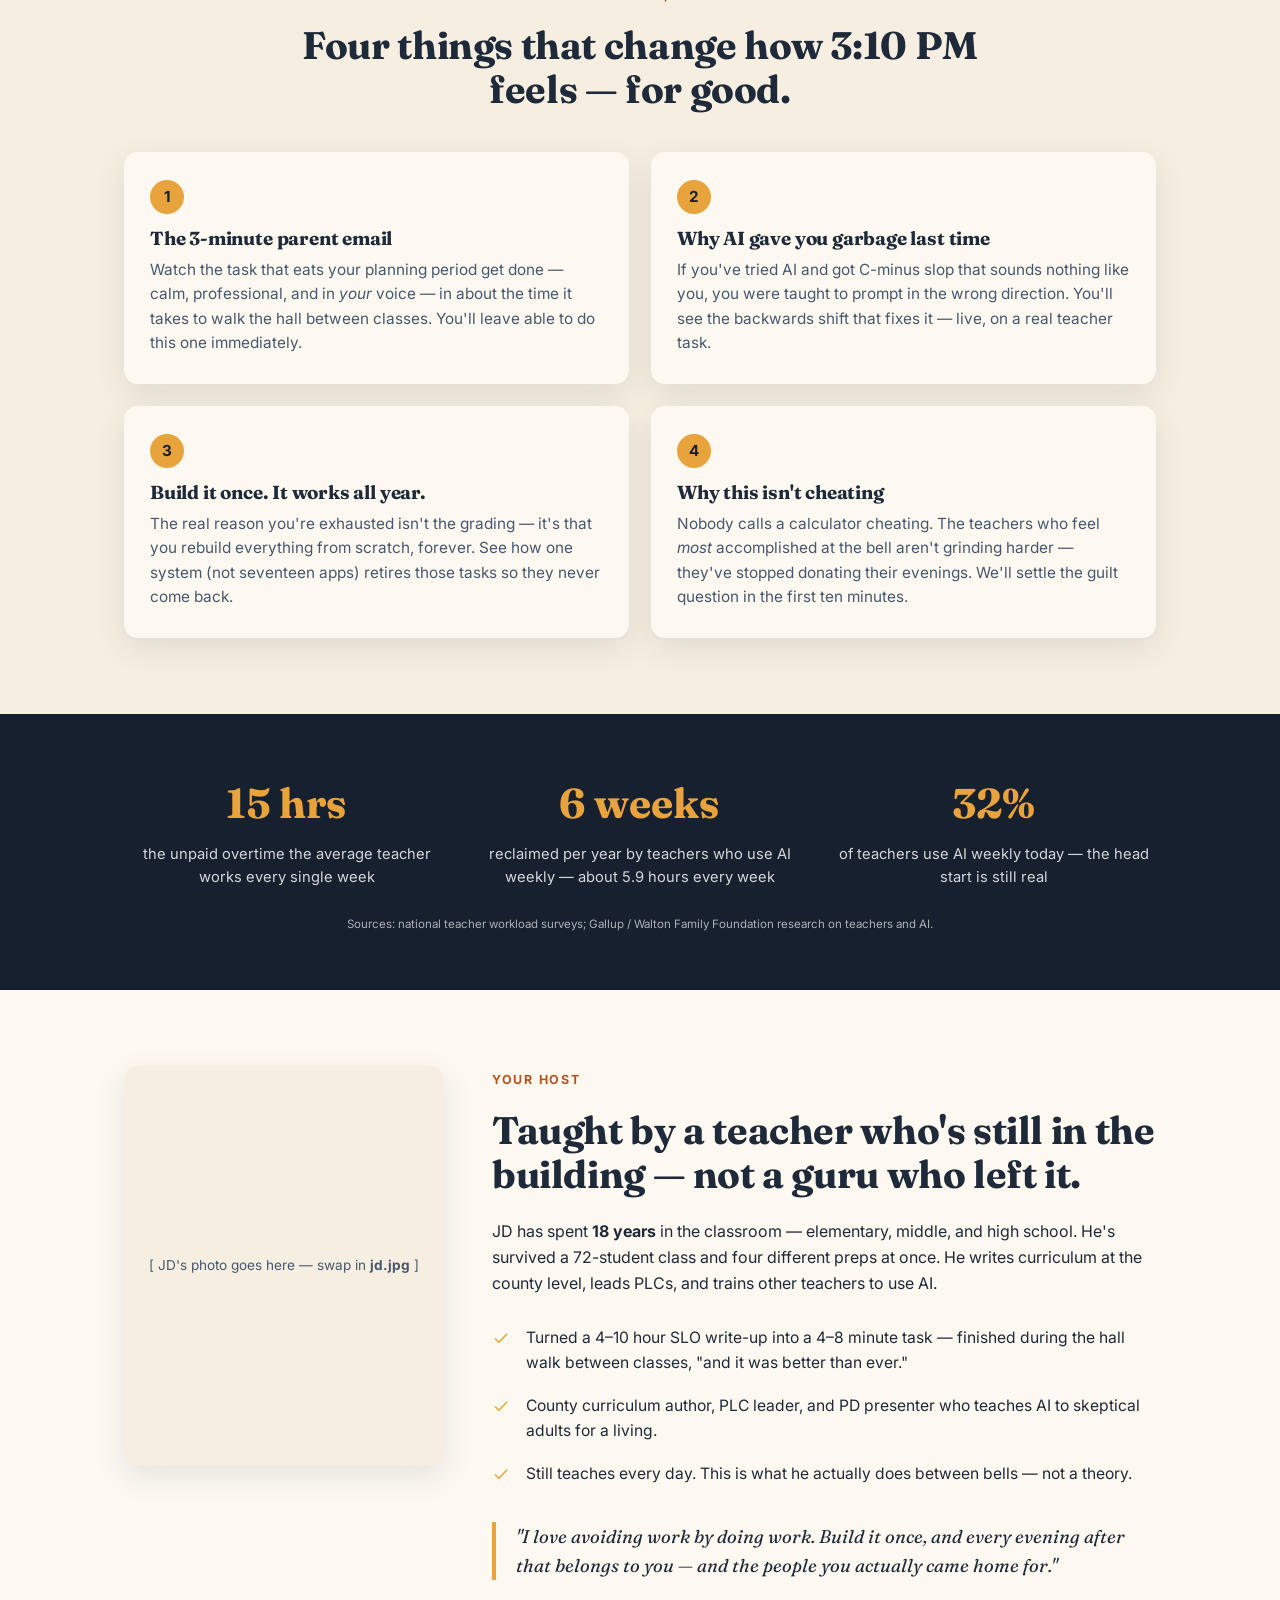
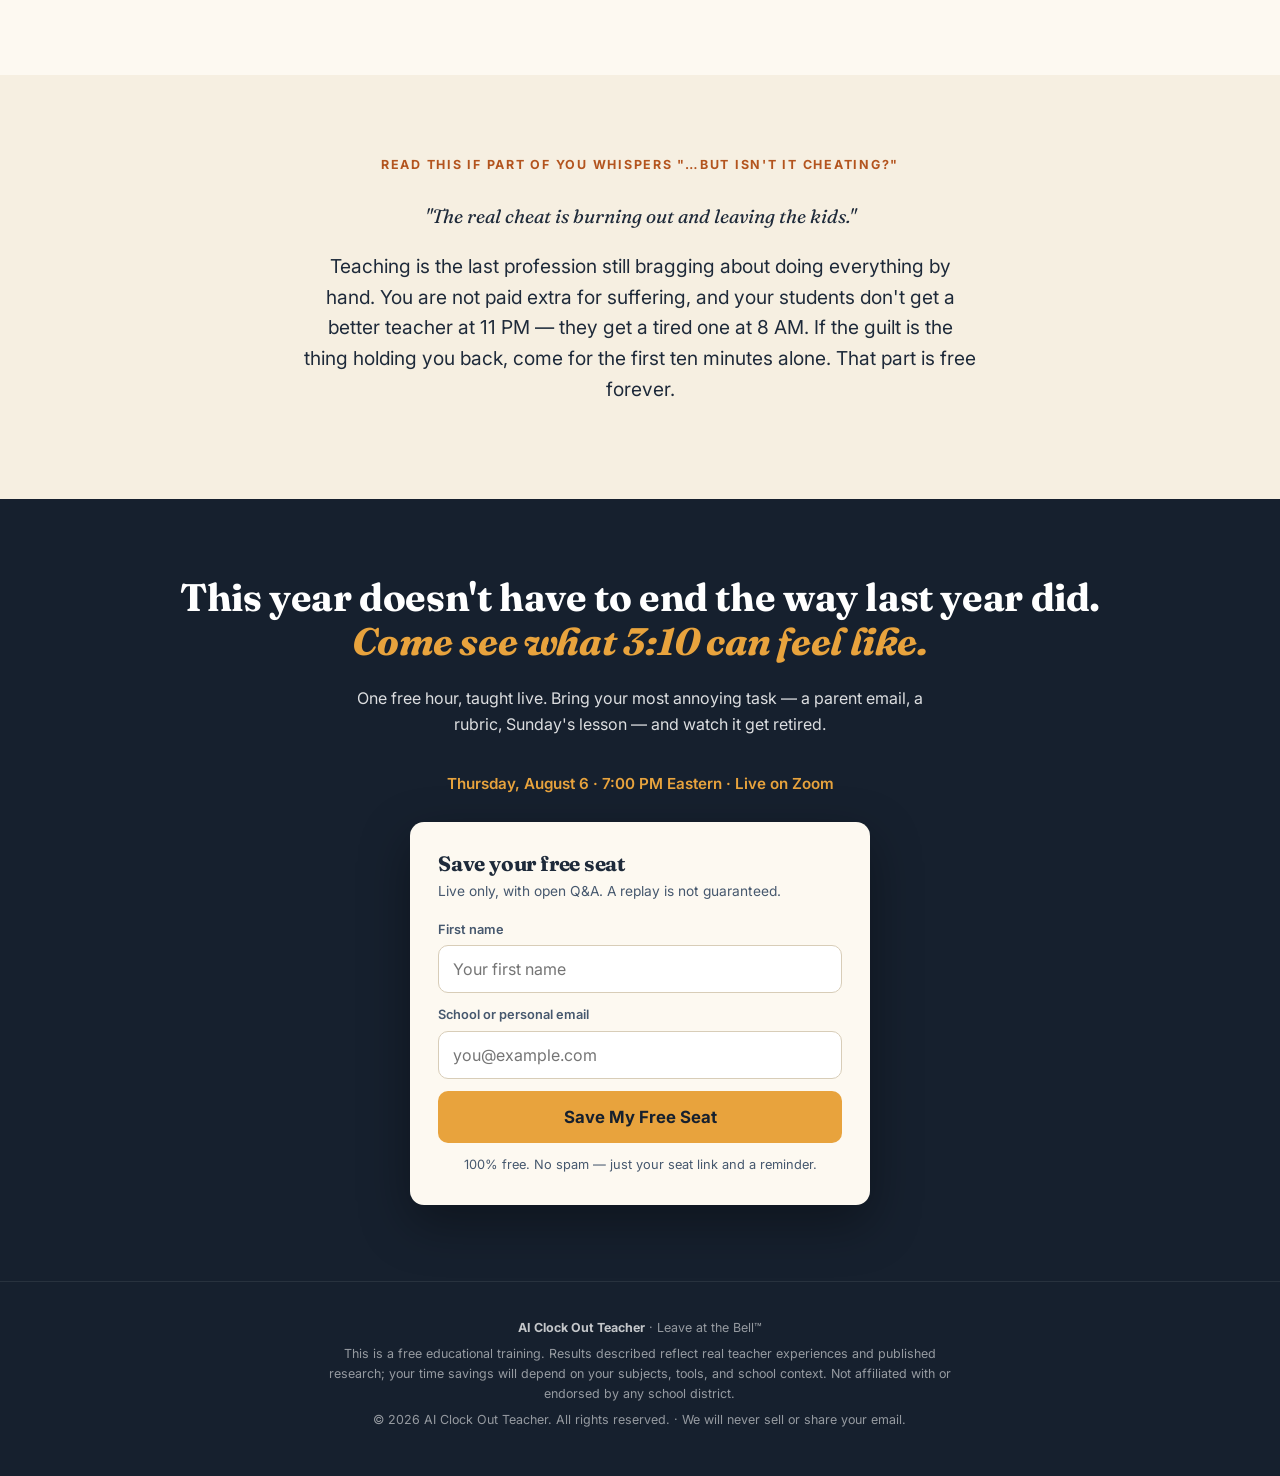
==== commit d0b20986: "Refine fade-up reveals and add them to the thank-you page - Smoother, longer reveal easing with a ge" ====
--- a/index.html
+++ b/index.html
@@ -86,11 +86,23 @@
       margin-bottom: 18px;
     }
 
-    /* ---------- reveal-on-scroll (respects reduced motion) ---------- */
-    .reveal { opacity: 0; transform: translateY(14px); transition: opacity 0.45s ease-out, transform 0.45s ease-out; }
-    .reveal.in { opacity: 1; transform: none; }
+    /* ---------- reveal-on-scroll (respects reduced motion) ----------
+       Elements only start hidden once JS has tagged <html class="js">,
+       so the page is fully readable if the script ever fails to run. */
+    html.js .reveal {
+      opacity: 0;
+      transform: translateY(22px);
+      transition: opacity 0.7s cubic-bezier(0.22, 1, 0.36, 1), transform 0.7s cubic-bezier(0.22, 1, 0.36, 1);
+      transition-delay: var(--d, 0s);
+      will-change: opacity, transform;
+    }
+    html.js .reveal.in { opacity: 1; transform: none; }
+    /* gentle stagger for grid siblings */
+    .learn-grid .reveal:nth-child(2), .stats-grid .reveal:nth-child(2) { --d: 0.09s; }
+    .learn-grid .reveal:nth-child(3), .stats-grid .reveal:nth-child(3) { --d: 0.18s; }
+    .learn-grid .reveal:nth-child(4) { --d: 0.27s; }
     @media (prefers-reduced-motion: reduce) {
-      .reveal { opacity: 1; transform: none; transition: none; }
+      html.js .reveal { opacity: 1; transform: none; transition: none; }
       html { scroll-behavior: auto; }
     }
 
@@ -379,7 +391,6 @@
     }
     footer b { color: rgba(255, 255, 255, 0.75); }
     footer p { max-width: 52em; margin: 6px auto; }
-    footer a { color: rgba(255, 255, 255, 0.75); }
 
     /* ---------- sticky mobile CTA ---------- */
     .sticky-cta {
@@ -596,7 +607,7 @@
     <div class="wrap">
       <p><b>AI Clock Out Teacher</b> · Leave at the Bell™</p>
       <p>This is a free educational training. Results described reflect real teacher experiences and published research; your time savings will depend on your subjects, tools, and school context. Not affiliated with or endorsed by any school district.</p>
-      <p>© <span id="year"></span> AI Clock Out Teacher. All rights reserved. · We will never sell or share your email. · <a href="privacy.html">Privacy policy</a></p>
+      <p>© <span id="year"></span> AI Clock Out Teacher. All rights reserved. · We will never sell or share your email.</p>
     </div>
   </footer>
 
@@ -687,15 +698,6 @@
         btn.disabled = true;
         btn.textContent = "Saving your seat…";
 
-        // Hand the signup to thanks.html so its SMS opt-in can attach the phone
-        // number to the same Brevo contact without re-asking for the email.
-        try {
-          sessionStorage.setItem("latb_signup", JSON.stringify({
-            fname: name.value.trim(),
-            email: email.value.trim()
-          }));
-        } catch (_) { /* private mode — SMS card will just ask for the email */ }
-
         try {
           if (CONFIG.brevoFormAction) {
             const data = new FormData(form);
@@ -721,10 +723,15 @@
     wireForm(document.querySelector(".reg-form-2"));
 
     /* ---------- reveal on scroll ---------- */
-    const io = new IntersectionObserver(entries => {
-      entries.forEach(e => { if (e.isIntersecting) { e.target.classList.add("in"); io.unobserve(e.target); } });
-    }, { threshold: 0.12 });
-    document.querySelectorAll(".reveal").forEach(el => io.observe(el));
+    (function () {
+      const els = document.querySelectorAll(".reveal");
+      if (!("IntersectionObserver" in window)) { els.forEach(el => el.classList.add("in")); return; }
+      document.documentElement.classList.add("js");
+      const io = new IntersectionObserver(entries => {
+        entries.forEach(e => { if (e.isIntersecting) { e.target.classList.add("in"); io.unobserve(e.target); } });
+      }, { threshold: 0.12, rootMargin: "0px 0px -8% 0px" });
+      els.forEach(el => io.observe(el));
+    })();
 
     /* ---------- "add to calendar" links (Google Calendar, 1-hour event) ---------- */
     (function () {
